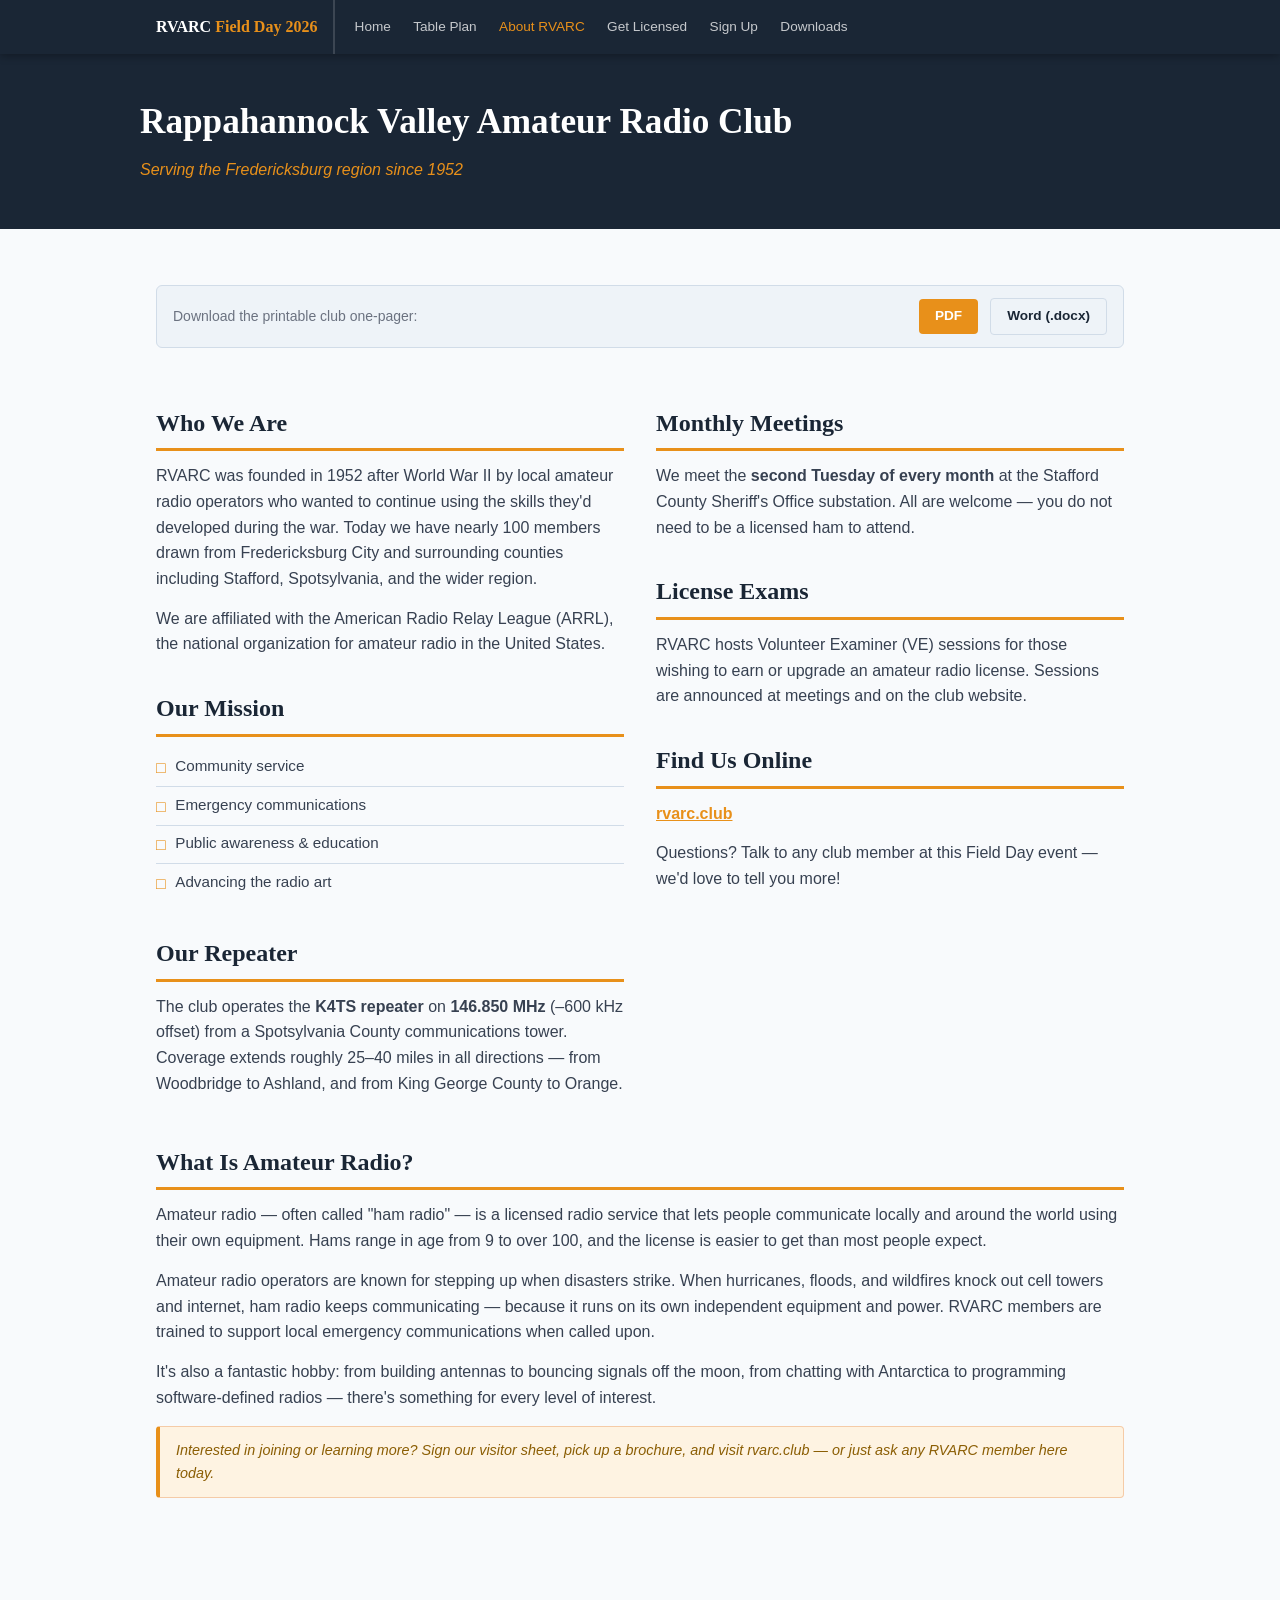
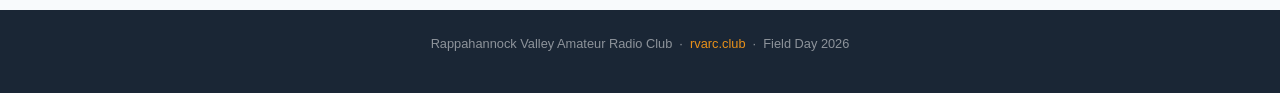
==== about-rvarc.html @ 4bba521b "Initial commit" ====
<!DOCTYPE html>
<html lang="en">
<head>
  <meta charset="UTF-8">
  <meta name="viewport" content="width=device-width, initial-scale=1.0">
  <title>About RVARC — Field Day 2026</title>
  <link rel="stylesheet" href="css/style.css">
</head>
<body>

<nav>
  <div class="nav-inner">
    <a class="nav-brand" href="index.html">RVARC <span>Field Day 2026</span></a>
    <a href="index.html">Home</a>
    <a href="table-plan.html">Table Plan</a>
    <a href="about-rvarc.html" class="active">About RVARC</a>
    <a href="get-licensed.html">Get Licensed</a>
    <a href="sign-up.html">Sign Up</a>
    <a href="downloads.html">Downloads</a>
  </div>
</nav>

<div class="page-header">
  <div class="page-header-inner">
    <h1>Rappahannock Valley Amateur Radio Club</h1>
    <p class="subtitle">Serving the Fredericksburg region since 1952</p>
  </div>
</div>

<main>

  <div class="download-bar">
    <span>Download the printable club one-pager:</span>
    <a class="btn btn-primary" href="downloads/2_RVARC_Club_One_Pager.pdf">PDF</a>
    <a class="btn btn-outline" href="downloads/2_RVARC_Club_One_Pager.docx">Word (.docx)</a>
  </div>

  <div class="two-col">
    <div>
      <h2>Who We Are</h2>
      <p>RVARC was founded in 1952 after World War II by local amateur radio operators who wanted to continue using the skills they'd developed during the war. Today we have nearly 100 members drawn from Fredericksburg City and surrounding counties including Stafford, Spotsylvania, and the wider region.</p>
      <p>We are affiliated with the American Radio Relay League (ARRL), the national organization for amateur radio in the United States.</p>

      <h2>Our Mission</h2>
      <ul class="checklist">
        <li>Community service</li>
        <li>Emergency communications</li>
        <li>Public awareness &amp; education</li>
        <li>Advancing the radio art</li>
      </ul>

      <h2>Our Repeater</h2>
      <p>The club operates the <strong>K4TS repeater</strong> on <strong>146.850 MHz</strong> (–600 kHz offset) from a Spotsylvania County communications tower. Coverage extends roughly 25–40 miles in all directions — from Woodbridge to Ashland, and from King George County to Orange.</p>
    </div>
    <div>
      <h2>Monthly Meetings</h2>
      <p>We meet the <strong>second Tuesday of every month</strong> at the Stafford County Sheriff's Office substation. All are welcome — you do not need to be a licensed ham to attend.</p>

      <h2>License Exams</h2>
      <p>RVARC hosts Volunteer Examiner (VE) sessions for those wishing to earn or upgrade an amateur radio license. Sessions are announced at meetings and on the club website.</p>

      <h2>Find Us Online</h2>
      <p><a href="https://rvarc.club" target="_blank" style="color:var(--amber);font-weight:bold;">rvarc.club</a></p>
      <p>Questions? Talk to any club member at this Field Day event — we'd love to tell you more!</p>
    </div>
  </div>

  <h2>What Is Amateur Radio?</h2>
  <p>Amateur radio — often called "ham radio" — is a licensed radio service that lets people communicate locally and around the world using their own equipment. Hams range in age from 9 to over 100, and the license is easier to get than most people expect.</p>
  <p>Amateur radio operators are known for stepping up when disasters strike. When hurricanes, floods, and wildfires knock out cell towers and internet, ham radio keeps communicating — because it runs on its own independent equipment and power. RVARC members are trained to support local emergency communications when called upon.</p>
  <p>It's also a fantastic hobby: from building antennas to bouncing signals off the moon, from chatting with Antarctica to programming software-defined radios — there's something for every level of interest.</p>

  <div class="hint">
    Interested in joining or learning more? Sign our visitor sheet, pick up a brochure, and visit rvarc.club — or just ask any RVARC member here today.
  </div>

</main>

<footer>
  <p>Rappahannock Valley Amateur Radio Club &nbsp;·&nbsp; <a href="https://rvarc.club">rvarc.club</a> &nbsp;·&nbsp; Field Day 2026</p>
</footer>

</body>
</html>
---- css/style.css ----
/* RVARC Field Day 2026 — Shared Stylesheet */

:root {
  --navy:  #1A2635;
  --amber: #E8901A;
  --body:  #374151;
  --muted: #6B7280;
  --card:  #EEF3F8;
  --border:#D1DCE8;
  --hint-bg: #FEF3E2;
  --hint-bd: #F5CBA7;
  --hint-tx: #8B5E04;
  --white: #FFFFFF;
}

*, *::before, *::after { box-sizing: border-box; margin: 0; padding: 0; }
html { scroll-behavior: smooth; }
body {
  font-family: 'Segoe UI', Arial, sans-serif;
  font-size: 16px;
  line-height: 1.6;
  color: var(--body);
  background: #F8FAFC;
}

nav {
  background: var(--navy);
  position: sticky;
  top: 0;
  z-index: 100;
  box-shadow: 0 2px 8px rgba(0,0,0,0.3);
}
.nav-inner {
  max-width: 1000px;
  margin: 0 auto;
  display: flex;
  align-items: center;
  padding: 0 1rem;
  flex-wrap: wrap;
}
.nav-brand {
  color: var(--white);
  font-family: Georgia, serif;
  font-size: 1rem;
  font-weight: bold;
  padding: 0.9rem 1rem 0.9rem 0;
  margin-right: 0.5rem;
  border-right: 2px solid rgba(255,255,255,0.15);
  white-space: nowrap;
  text-decoration: none;
}
.nav-brand span { color: var(--amber); }
nav a {
  color: rgba(255,255,255,0.75);
  text-decoration: none;
  font-size: 0.85rem;
  padding: 0.9rem 0.7rem;
  display: block;
  transition: color 0.15s;
  white-space: nowrap;
}
nav a:hover, nav a.active { color: var(--amber); }

.page-header {
  background: var(--navy);
  color: var(--white);
  padding: 2.5rem 1rem 2rem;
}
.page-header-inner { max-width: 1000px; margin: 0 auto; }
.page-header h1 {
  font-family: Georgia, serif;
  font-size: 2.2rem;
  font-weight: bold;
  margin-bottom: 0.4rem;
}
.page-header .subtitle { color: var(--amber); font-style: italic; font-size: 1rem; }

main { max-width: 1000px; margin: 0 auto; padding: 2rem 1rem 3rem; }

h2 {
  font-family: Georgia, serif;
  font-size: 1.5rem;
  color: var(--navy);
  margin: 2rem 0 0.75rem;
  padding-bottom: 0.4rem;
  border-bottom: 3px solid var(--amber);
}
h3 { font-size: 1.05rem; font-weight: bold; color: var(--navy); margin: 1.5rem 0 0.5rem; }
p { margin-bottom: 0.9rem; }

.hint {
  background: var(--hint-bg);
  border: 1px solid var(--hint-bd);
  border-left: 4px solid var(--amber);
  color: var(--hint-tx);
  padding: 0.75rem 1rem;
  border-radius: 4px;
  font-size: 0.9rem;
  font-style: italic;
  margin: 1rem 0;
}

.card-grid {
  display: grid;
  grid-template-columns: repeat(auto-fill, minmax(210px, 1fr));
  gap: 1.25rem;
  margin: 1.5rem 0;
}
.card {
  background: var(--white);
  border: 1px solid var(--border);
  border-top: 4px solid var(--amber);
  border-radius: 6px;
  padding: 1.25rem 1.1rem;
  text-decoration: none;
  color: inherit;
  transition: box-shadow 0.15s, transform 0.15s;
  display: block;
}
.card:hover { box-shadow: 0 4px 16px rgba(26,38,53,0.12); transform: translateY(-2px); }
.card-label {
  font-size: 0.72rem;
  font-weight: bold;
  text-transform: uppercase;
  letter-spacing: 0.08em;
  color: var(--amber);
  margin-bottom: 0.4rem;
}
.card h3 { margin: 0 0 0.5rem; font-size: 1rem; color: var(--navy); }
.card p { font-size: 0.875rem; color: var(--muted); margin: 0; }

.checklist { list-style: none; margin: 0.5rem 0 1rem; padding: 0; }
.checklist li {
  display: flex;
  align-items: flex-start;
  gap: 0.6rem;
  padding: 0.35rem 0;
  font-size: 0.95rem;
  border-bottom: 1px solid var(--border);
}
.checklist li:last-child { border-bottom: none; }
.checklist li::before { content: "□"; font-size: 1rem; color: var(--amber); flex-shrink: 0; margin-top: 0.05rem; }
.checklist .note { font-size: 0.82rem; color: var(--muted); font-style: italic; margin-left: 0.25rem; }

.two-col { display: grid; grid-template-columns: 1fr 1fr; gap: 2rem; margin: 1rem 0; }
@media (max-width: 640px) { .two-col { grid-template-columns: 1fr; } }

.styled-table { width: 100%; border-collapse: collapse; font-size: 0.9rem; margin: 1rem 0; }
.styled-table th { background: var(--navy); color: var(--white); padding: 0.6rem 0.75rem; text-align: left; }
.styled-table td { padding: 0.55rem 0.75rem; border-bottom: 1px solid var(--border); vertical-align: top; }
.styled-table tr:nth-child(even) td { background: var(--card); }

.badge { display: inline-block; padding: 0.15rem 0.5rem; border-radius: 3px; font-size: 0.78rem; font-weight: bold; color: var(--white); }
.badge-tech    { background: #2563EB; }
.badge-general { background: #16A34A; }
.badge-extra   { background: var(--amber); }

.download-bar {
  display: flex;
  align-items: center;
  gap: 0.75rem;
  background: var(--card);
  border: 1px solid var(--border);
  border-radius: 6px;
  padding: 0.75rem 1rem;
  margin: 1.5rem 0;
  flex-wrap: wrap;
}
.download-bar span { font-size: 0.875rem; color: var(--muted); flex: 1; }
.btn { display: inline-block; padding: 0.4rem 1rem; border-radius: 4px; font-size: 0.85rem; font-weight: bold; text-decoration: none; transition: background 0.15s; }
.btn-primary { background: var(--amber); color: var(--white); }
.btn-primary:hover { background: #c97a14; }
.btn-outline { background: transparent; color: var(--navy); border: 1px solid var(--border); }
.btn-outline:hover { background: var(--border); }

footer {
  background: var(--navy);
  color: rgba(255,255,255,0.5);
  text-align: center;
  padding: 1.5rem 1rem;
  font-size: 0.8rem;
  margin-top: 3rem;
}
footer a { color: var(--amber); text-decoration: none; }
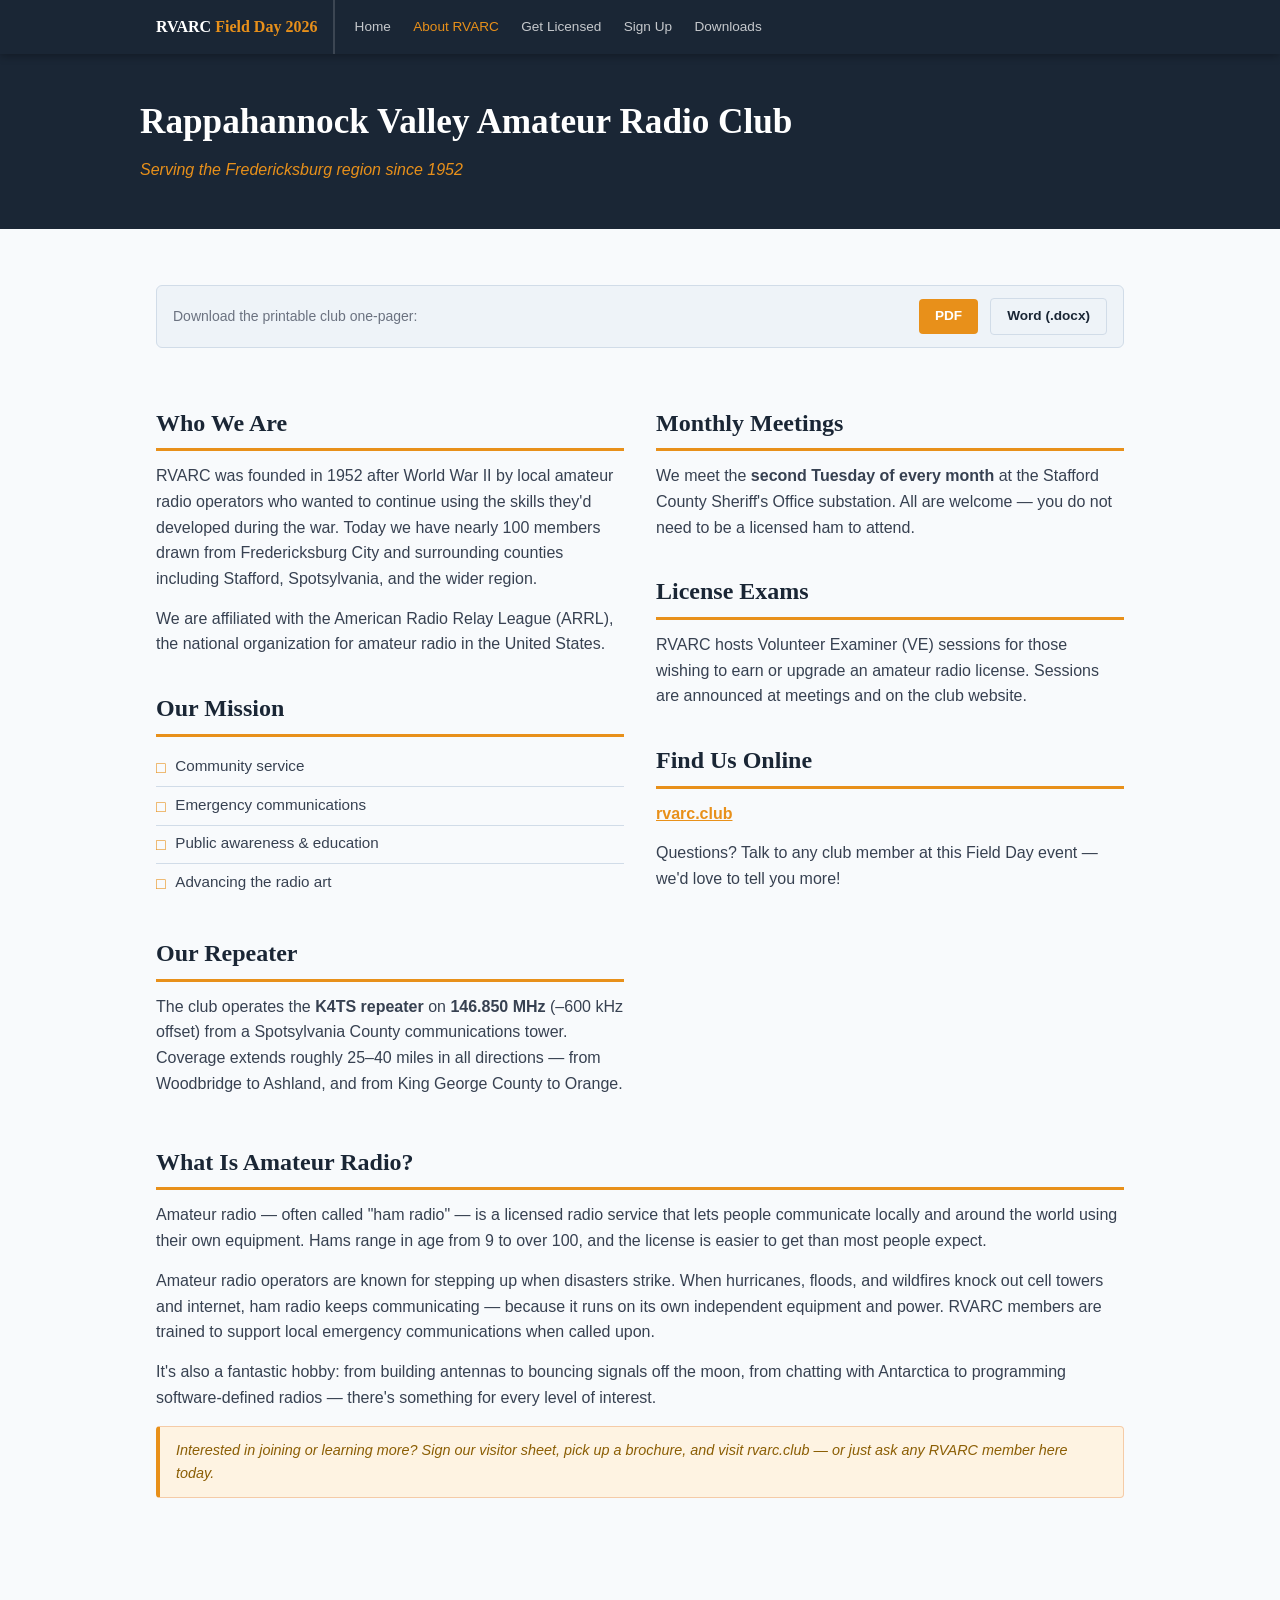
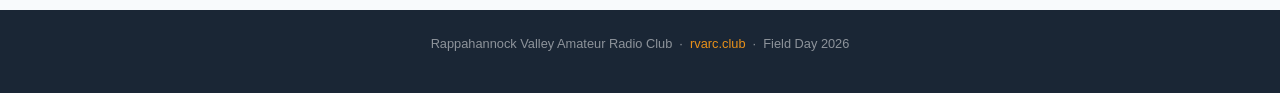
==== commit 7eaf1424: "Remove internal table plan; surface ARRL brochure links publicly Table plan was internal coordinator" ====
--- a/about-rvarc.html
+++ b/about-rvarc.html
@@ -12,7 +12,6 @@
   <div class="nav-inner">
     <a class="nav-brand" href="index.html">RVARC <span>Field Day 2026</span></a>
     <a href="index.html">Home</a>
-    <a href="table-plan.html">Table Plan</a>
     <a href="about-rvarc.html" class="active">About RVARC</a>
     <a href="get-licensed.html">Get Licensed</a>
     <a href="sign-up.html">Sign Up</a>
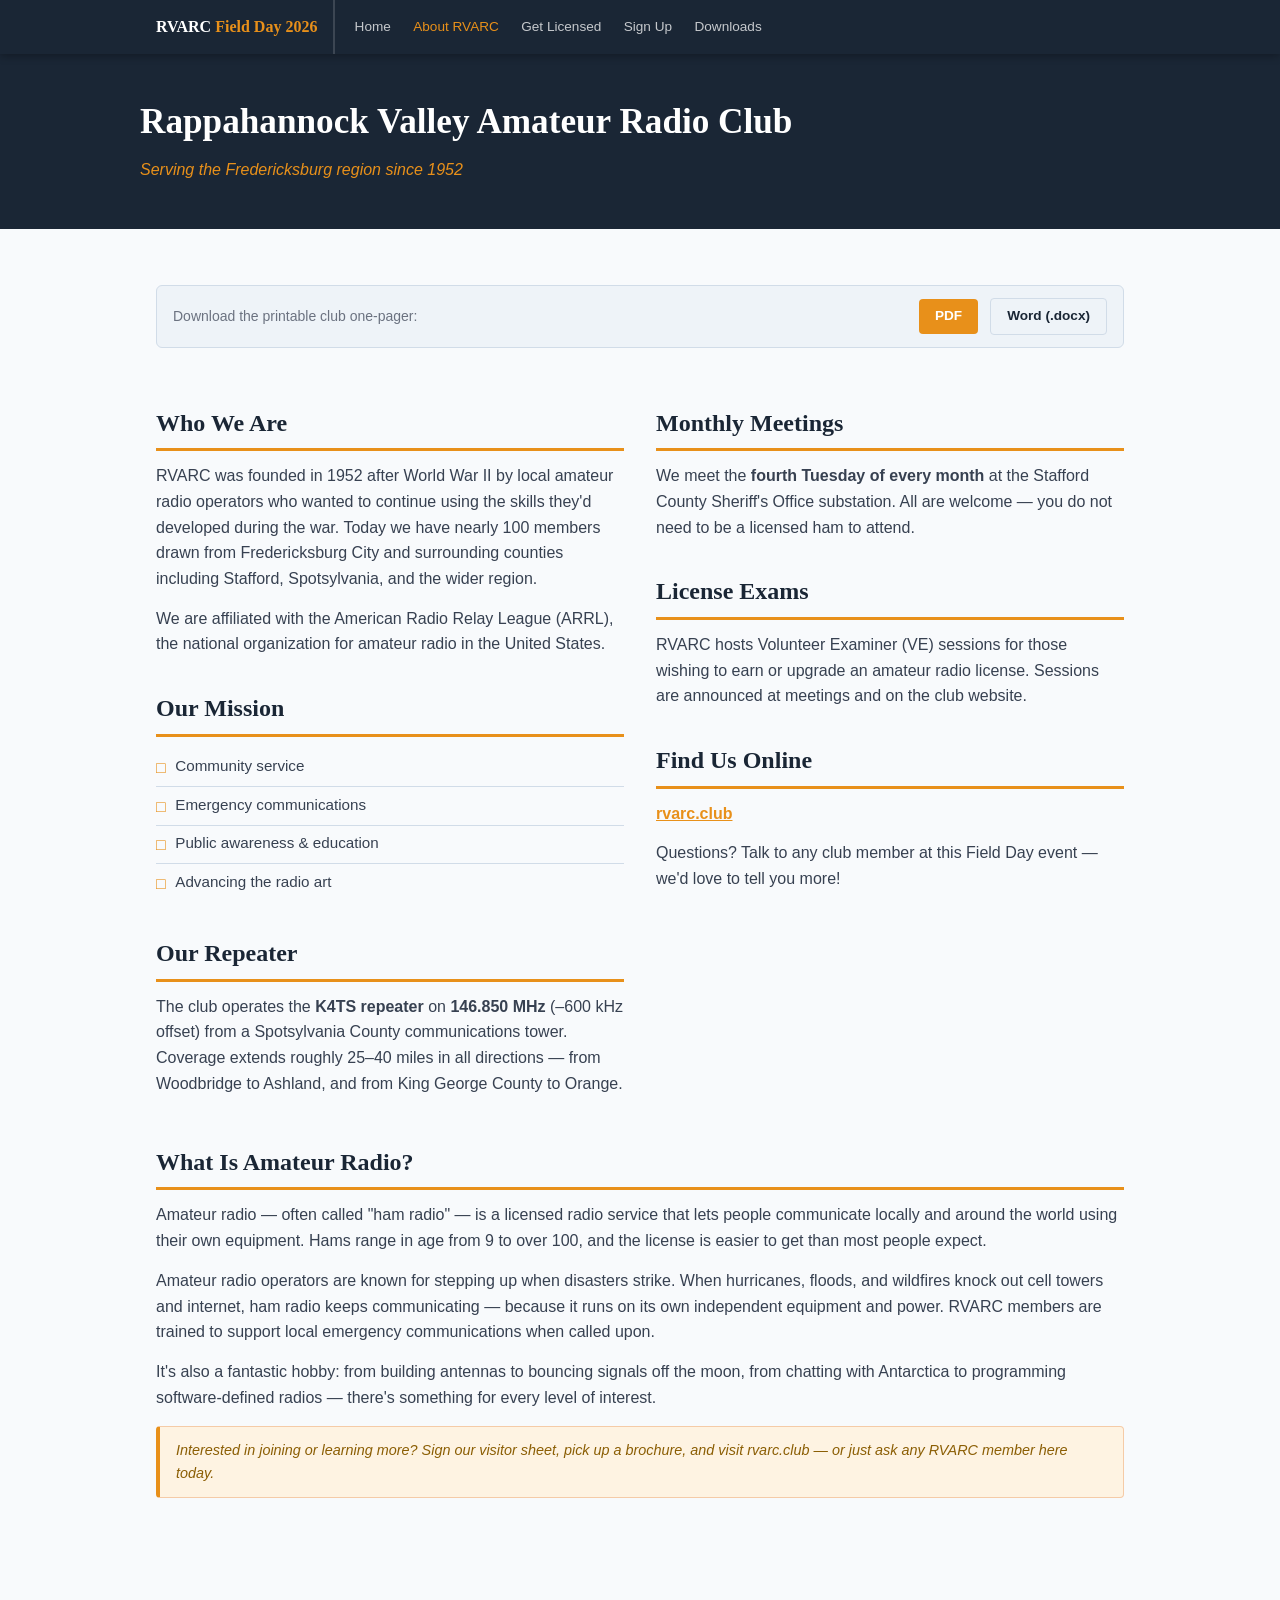
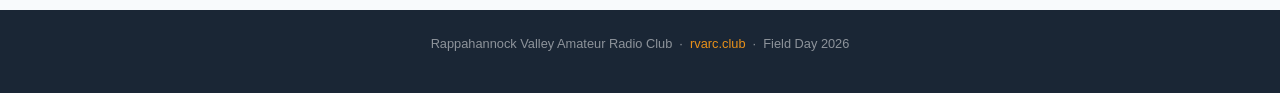
==== commit b043a100: "Corrected meeting date and time." ====
--- a/about-rvarc.html
+++ b/about-rvarc.html
@@ -53,7 +53,7 @@
     </div>
     <div>
       <h2>Monthly Meetings</h2>
-      <p>We meet the <strong>second Tuesday of every month</strong> at the Stafford County Sheriff's Office substation. All are welcome — you do not need to be a licensed ham to attend.</p>
+      <p>We meet the <strong>fourth Tuesday of every month</strong> at the Stafford County Sheriff's Office substation. All are welcome — you do not need to be a licensed ham to attend.</p>
 
       <h2>License Exams</h2>
       <p>RVARC hosts Volunteer Examiner (VE) sessions for those wishing to earn or upgrade an amateur radio license. Sessions are announced at meetings and on the club website.</p>
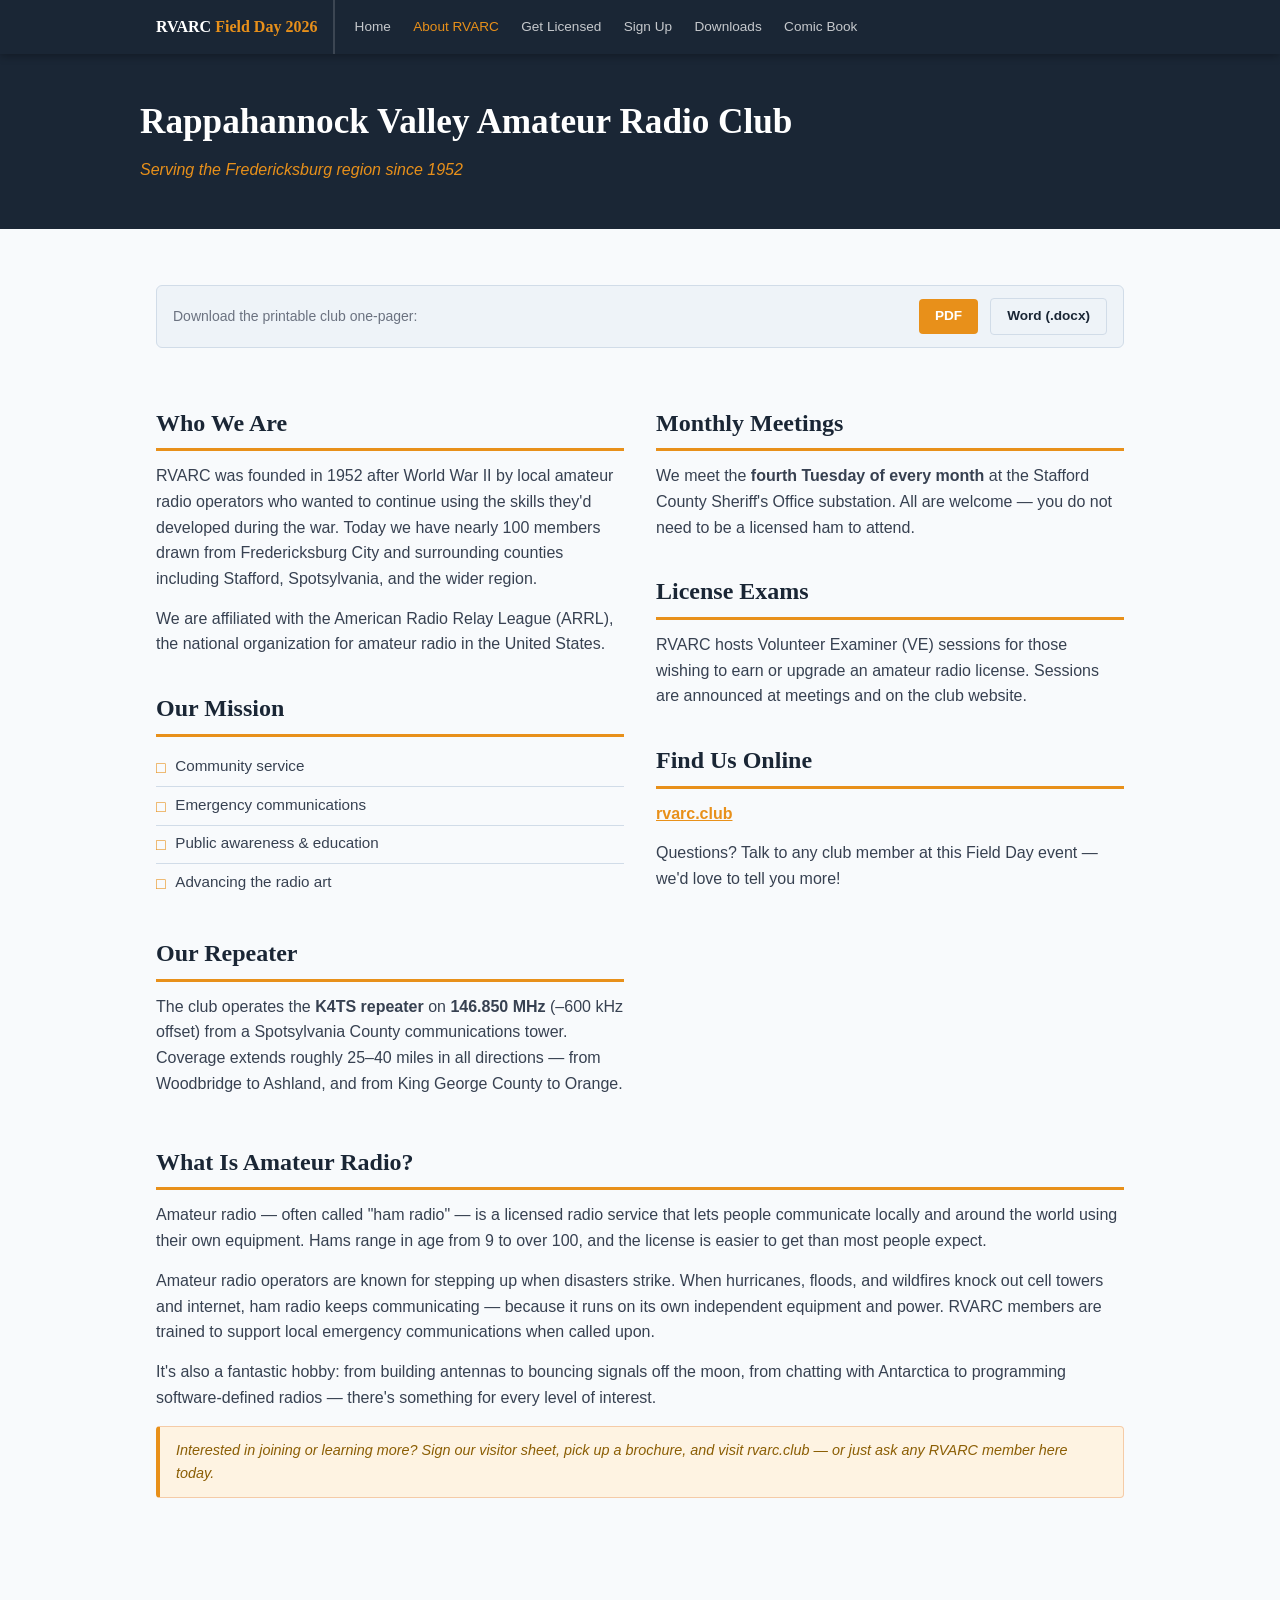
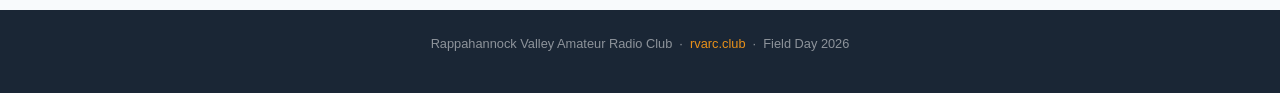
==== commit 9062ee5d: "UPdate: Made comic book it's own section" ====
--- a/about-rvarc.html
+++ b/about-rvarc.html
@@ -16,6 +16,7 @@
     <a href="get-licensed.html">Get Licensed</a>
     <a href="sign-up.html">Sign Up</a>
     <a href="downloads.html">Downloads</a>
+    <a href="comic-book.html">Comic Book</a>
   </div>
 </nav>
 
